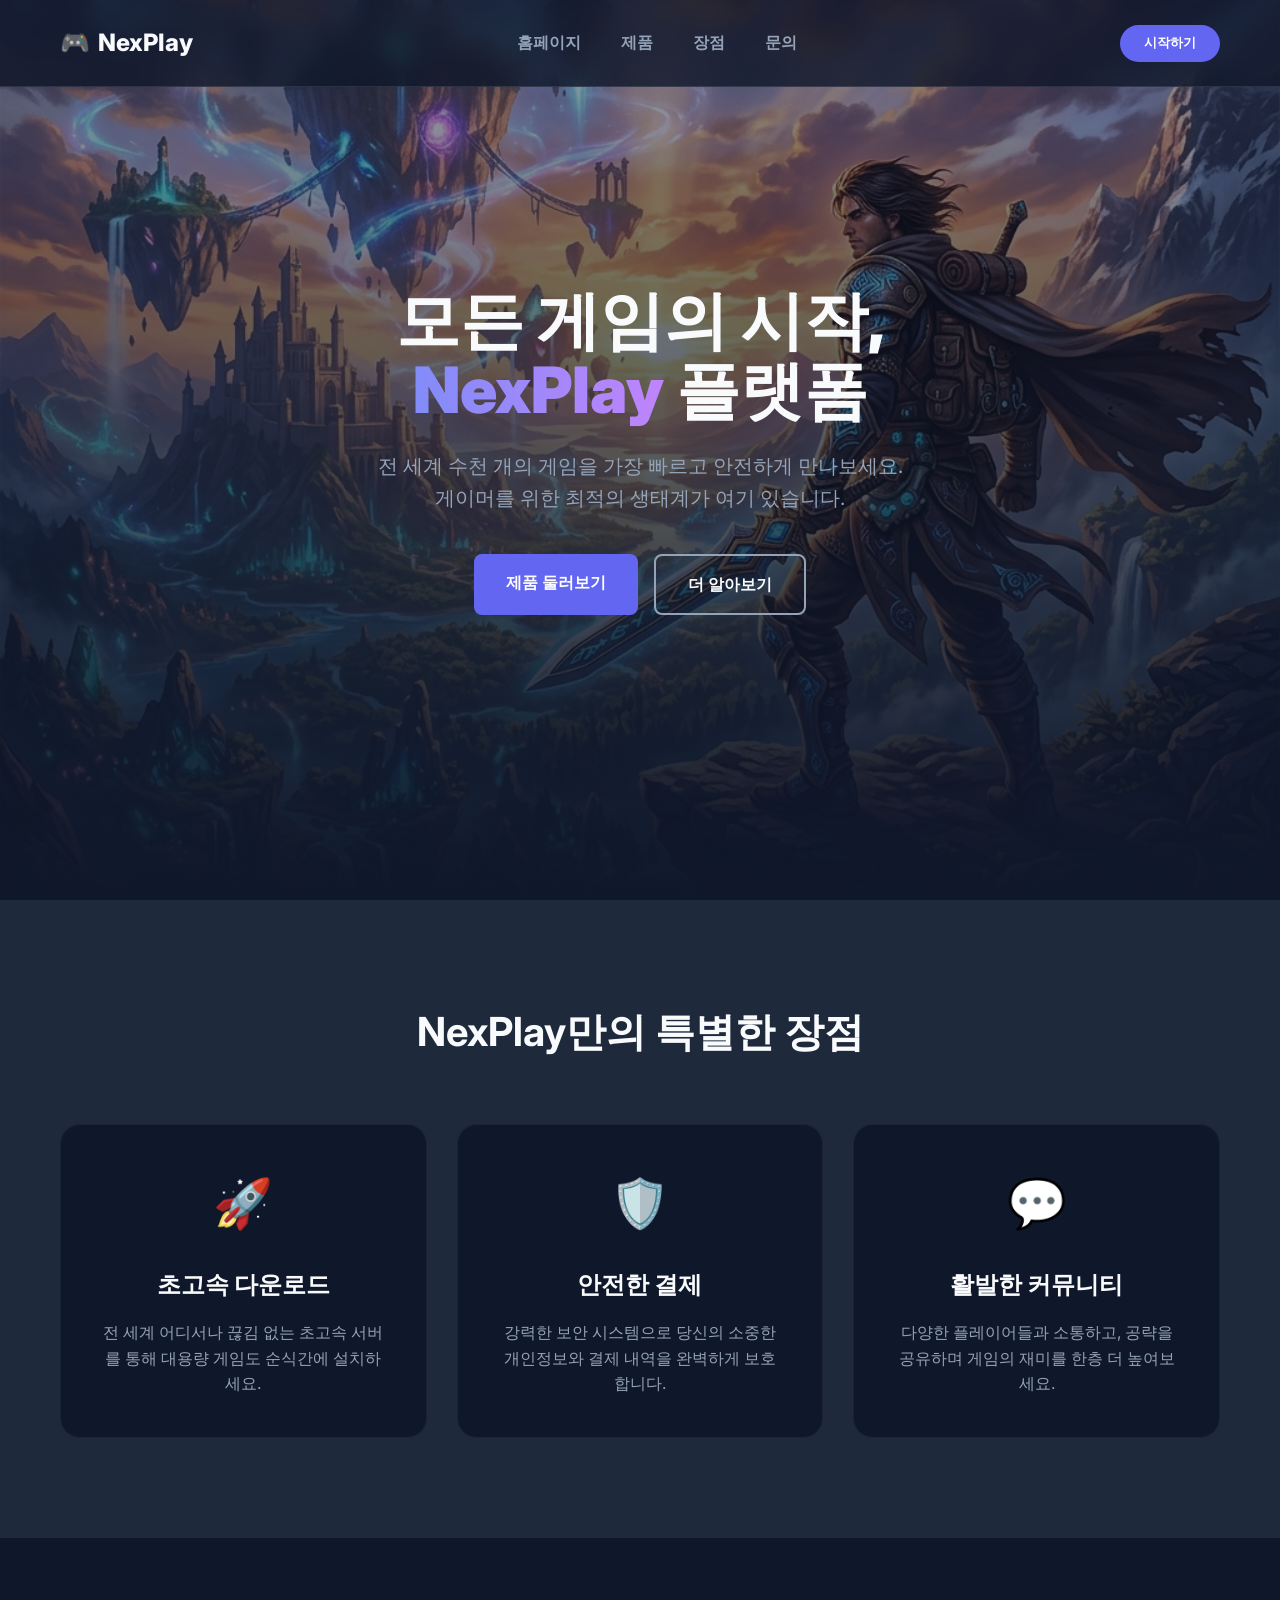
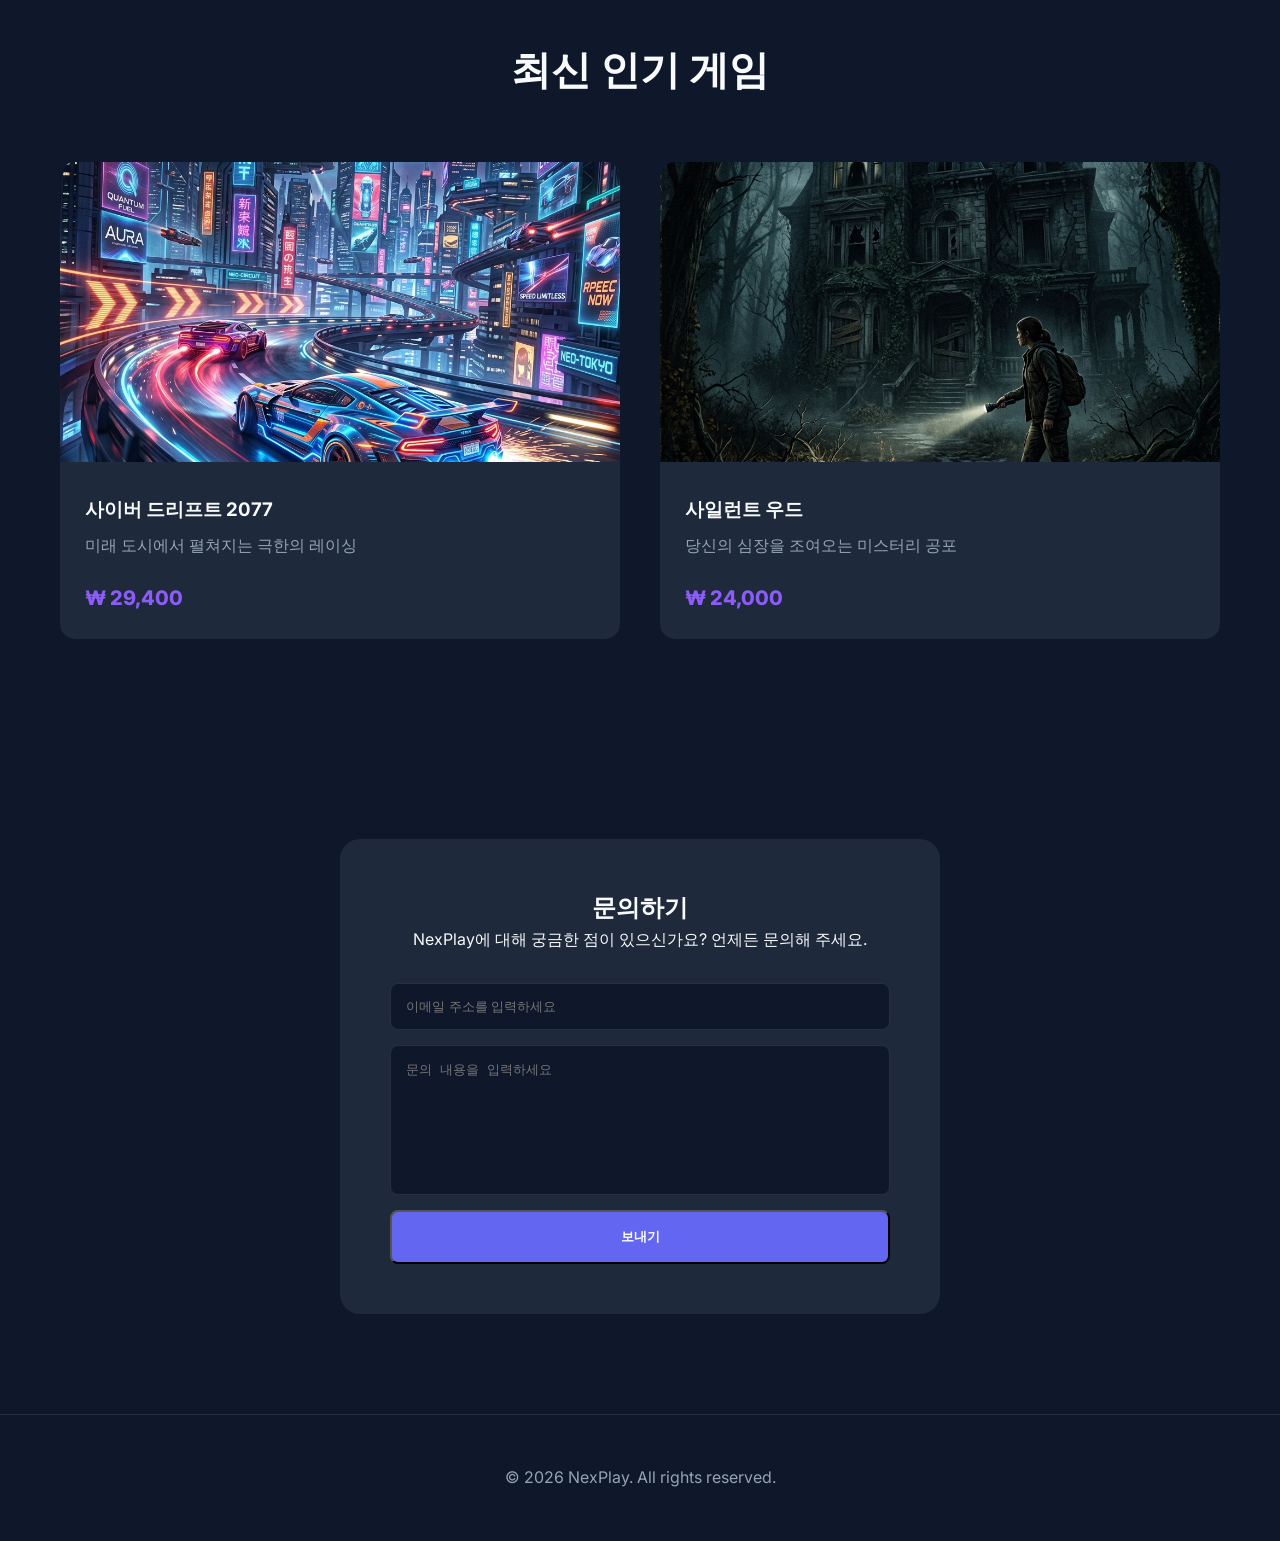
==== index.html @ ba99b930 "Add files via upload" ====
<!DOCTYPE html>
<html lang="ko">
<head>
    <meta charset="UTF-8">
    <meta name="viewport" content="width=device-width, initial-scale=1.0">
    <title>NexPlay - 차세대 게임 판매 플랫폼</title>
    <link rel="stylesheet" href="styles.css">
    <link href="https://fonts.googleapis.com/css2?family=Inter:wght@400;600;700;800&display=swap" rel="stylesheet">
</head>
<body>
    <nav class="navbar">
        <div class="nav-container">
            <div class="logo">
                <span class="logo-icon">🎮</span> NexPlay
            </div>
            <ul class="nav-links">
                <li><a href="#home">홈페이지</a></li>
                <li><a href="#products">제품</a></li>
                <li><a href="#features">장점</a></li>
                <li><a href="#contact">문의</a></li>
            </ul>
            <div class="user-actions">
                <button class="btn-primary">시작하기</button>
            </div>
        </div>
    </nav>

    <header id="home" class="hero-banner">
        <div class="hero-overlay"></div>
        <img src="assets/game_cover_1_1777102002294.png" alt="Main Game Banner" class="hero-bg">
        <div class="hero-content">
            <h1>모든 게임의 시작,<br><span class="highlight">NexPlay</span> 플랫폼</h1>
            <p>전 세계 수천 개의 게임을 가장 빠르고 안전하게 만나보세요.<br>게이머를 위한 최적의 생태계가 여기 있습니다.</p>
            <div class="hero-btns">
                <a href="#products" class="btn-main">제품 둘러보기</a>
                <a href="#features" class="btn-outline">더 알아보기</a>
            </div>
        </div>
    </header>

    <section id="features" class="features-section">
        <div class="container">
            <h2 class="section-title">NexPlay만의 특별한 장점</h2>
            <div class="features-grid">
                <div class="feature-card">
                    <div class="feature-icon">🚀</div>
                    <h3>초고속 다운로드</h3>
                    <p>전 세계 어디서나 끊김 없는 초고속 서버를 통해 대용량 게임도 순식간에 설치하세요.</p>
                </div>
                <div class="feature-card">
                    <div class="feature-icon">🛡️</div>
                    <h3>안전한 결제</h3>
                    <p>강력한 보안 시스템으로 당신의 소중한 개인정보와 결제 내역을 완벽하게 보호합니다.</p>
                </div>
                <div class="feature-card">
                    <div class="feature-icon">💬</div>
                    <h3>활발한 커뮤니티</h3>
                    <p>다양한 플레이어들과 소통하고, 공략을 공유하며 게임의 재미를 한층 더 높여보세요.</p>
                </div>
            </div>
        </div>
    </section>

    <section id="products" class="products-section">
        <div class="container">
            <h2 class="section-title">최신 인기 게임</h2>
            <div class="products-grid">
                <div class="game-item">
                    <img src="assets/game_cover_2_1777102198692.png" alt="Cyber Drift">
                    <div class="game-info">
                        <h3>사이버 드리프트 2077</h3>
                        <p>미래 도시에서 펼쳐지는 극한의 레이싱</p>
                        <span class="price">₩ 29,400</span>
                    </div>
                </div>
                <div class="game-item">
                    <img src="assets/game_cover_3_1777102213137.png" alt="Silent Wood">
                    <div class="game-info">
                        <h3>사일런트 우드</h3>
                        <p>당신의 심장을 조여오는 미스터리 공포</p>
                        <span class="price">₩ 24,000</span>
                    </div>
                </div>
            </div>
        </div>
    </section>

    <section id="contact" class="contact-section">
        <div class="container">
            <div class="contact-box">
                <h2>문의하기</h2>
                <p>NexPlay에 대해 궁금한 점이 있으신가요? 언제든 문의해 주세요.</p>
                <form class="contact-form">
                    <input type="email" placeholder="이메일 주소를 입력하세요">
                    <textarea placeholder="문의 내용을 입력하세요"></textarea>
                    <button type="submit" class="btn-main">보내기</button>
                </form>
            </div>
        </div>
    </section>

    <footer>
        <div class="container">
            <p>&copy; 2026 NexPlay. All rights reserved.</p>
        </div>
    </footer>

    <script src="script.js"></script>
</body>
</html>
---- styles.css ----
:root {
    --primary: #6366f1;
    --primary-hover: #4f46e5;
    --dark: #0f172a;
    --dark-light: #1e293b;
    --text-white: #f8fafc;
    --text-gray: #94a3b8;
    --accent: #8b5cf6;
}

* {
    margin: 0;
    padding: 0;
    box-sizing: border-box;
}

body {
    font-family: 'Inter', sans-serif;
    background-color: var(--dark);
    color: var(--text-white);
    line-height: 1.6;
    scroll-behavior: smooth;
}

.container {
    max-width: 1200px;
    margin: 0 auto;
    padding: 0 20px;
}

/* Navbar */
.navbar {
    background: rgba(15, 23, 42, 0.8);
    backdrop-filter: blur(10px);
    padding: 1.5rem 0;
    position: fixed;
    top: 0;
    width: 100%;
    z-index: 1000;
    border-bottom: 1px solid rgba(255,255,255,0.1);
}

.nav-container {
    display: flex;
    justify-content: space-between;
    align-items: center;
    max-width: 1200px;
    margin: 0 auto;
    padding: 0 20px;
}

.logo {
    font-size: 1.5rem;
    font-weight: 800;
    display: flex;
    align-items: center;
    gap: 0.5rem;
}

.nav-links {
    list-style: none;
    display: flex;
    gap: 2.5rem;
}

.nav-links a {
    text-decoration: none;
    color: var(--text-gray);
    font-weight: 600;
    transition: color 0.3s;
}

.nav-links a:hover {
    color: var(--text-white);
}

.btn-primary {
    background: var(--primary);
    color: white;
    border: none;
    padding: 0.6rem 1.5rem;
    border-radius: 50px;
    font-weight: 700;
    cursor: pointer;
    transition: 0.3s;
}

.btn-primary:hover {
    background: var(--primary-hover);
    transform: translateY(-2px);
}

/* Hero Banner */
.hero-banner {
    position: relative;
    height: 100vh;
    display: flex;
    align-items: center;
    justify-content: center;
    overflow: hidden;
    text-align: center;
}

.hero-bg {
    position: absolute;
    top: 0;
    left: 0;
    width: 100%;
    height: 100%;
    object-fit: cover;
    z-index: -1;
}

.hero-overlay {
    position: absolute;
    top: 0;
    left: 0;
    width: 100%;
    height: 100%;
    background: linear-gradient(0deg, var(--dark) 0%, rgba(15,23,42,0.4) 100%);
    z-index: 0;
}

.hero-content {
    position: relative;
    z-index: 1;
    max-width: 800px;
    padding: 20px;
}

.hero-content h1 {
    font-size: 4rem;
    font-weight: 900;
    line-height: 1.1;
    margin-bottom: 1.5rem;
}

.highlight {
    background: linear-gradient(90deg, #818cf8, #c084fc);
    -webkit-background-clip: text;
    -webkit-text-fill-color: transparent;
}

.hero-content p {
    font-size: 1.25rem;
    color: var(--text-gray);
    margin-bottom: 2.5rem;
}

.hero-btns {
    display: flex;
    gap: 1rem;
    justify-content: center;
}

.btn-main {
    background: var(--primary);
    color: white;
    text-decoration: none;
    padding: 1rem 2rem;
    border-radius: 8px;
    font-weight: 700;
    transition: 0.3s;
}

.btn-outline {
    background: transparent;
    border: 2px solid var(--text-gray);
    color: var(--text-white);
    text-decoration: none;
    padding: 1rem 2rem;
    border-radius: 8px;
    font-weight: 700;
    transition: 0.3s;
}

.btn-main:hover, .btn-outline:hover {
    transform: translateY(-3px);
    box-shadow: 0 10px 20px rgba(0,0,0,0.3);
}

/* Features */
.features-section {
    padding: 100px 0;
    background-color: var(--dark-light);
}

.section-title {
    text-align: center;
    font-size: 2.5rem;
    margin-bottom: 60px;
}

.features-grid {
    display: grid;
    grid-template-columns: repeat(auto-fit, minmax(300px, 1fr));
    gap: 30px;
}

.feature-card {
    background: var(--dark);
    padding: 40px;
    border-radius: 20px;
    text-align: center;
    transition: 0.3s;
    border: 1px solid rgba(255,255,255,0.05);
}

.feature-card:hover {
    transform: translateY(-10px);
    border-color: var(--primary);
}

.feature-icon {
    font-size: 3rem;
    margin-bottom: 1.5rem;
}

.feature-card h3 {
    margin-bottom: 1rem;
    font-size: 1.5rem;
}

.feature-card p {
    color: var(--text-gray);
}

/* Products */
.products-section {
    padding: 100px 0;
}

.products-grid {
    display: grid;
    grid-template-columns: repeat(auto-fit, minmax(400px, 1fr));
    gap: 40px;
}

.game-item {
    background: var(--dark-light);
    border-radius: 15px;
    overflow: hidden;
    transition: 0.3s;
}

.game-item:hover {
    transform: scale(1.02);
}

.game-item img {
    width: 100%;
    height: 300px;
    object-fit: cover;
}

.game-info {
    padding: 25px;
}

.game-info h3 {
    margin-bottom: 0.5rem;
}

.game-info p {
    color: var(--text-gray);
    margin-bottom: 1.5rem;
}

.price {
    font-weight: 800;
    color: var(--accent);
    font-size: 1.25rem;
}

/* Contact */
.contact-section {
    padding: 100px 0;
}

.contact-box {
    max-width: 600px;
    margin: 0 auto;
    background: var(--dark-light);
    padding: 50px;
    border-radius: 20px;
    text-align: center;
}

.contact-form {
    margin-top: 30px;
    display: flex;
    flex-direction: column;
    gap: 15px;
}

.contact-form input, .contact-form textarea {
    background: var(--dark);
    border: 1px solid rgba(255,255,255,0.1);
    padding: 15px;
    color: white;
    border-radius: 8px;
    outline: none;
}

.contact-form textarea {
    height: 150px;
    resize: none;
}

/* Footer */
footer {
    padding: 50px 0;
    text-align: center;
    border-top: 1px solid rgba(255,255,255,0.1);
    color: var(--text-gray);
}

@media (max-width: 768px) {
    .hero-content h1 {
        font-size: 2.5rem;
    }
    .nav-links {
        display: none;
    }
}
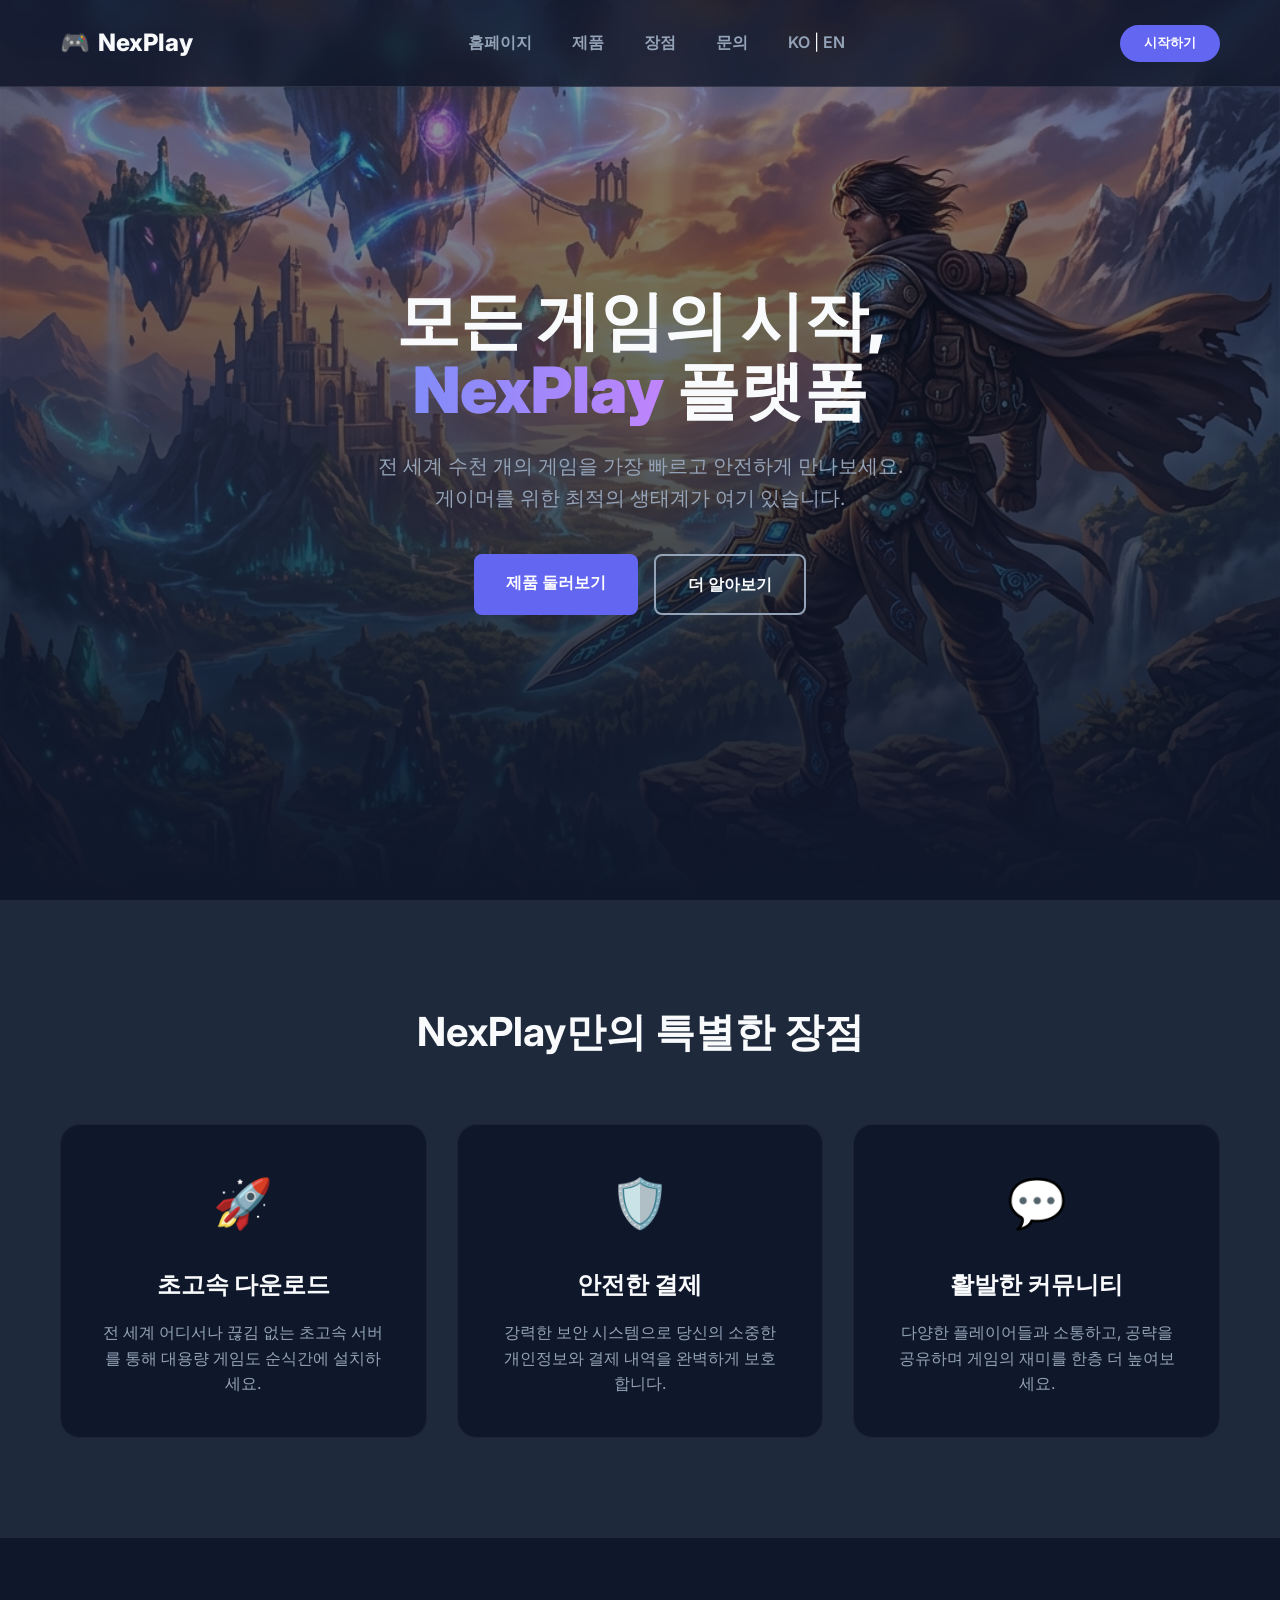
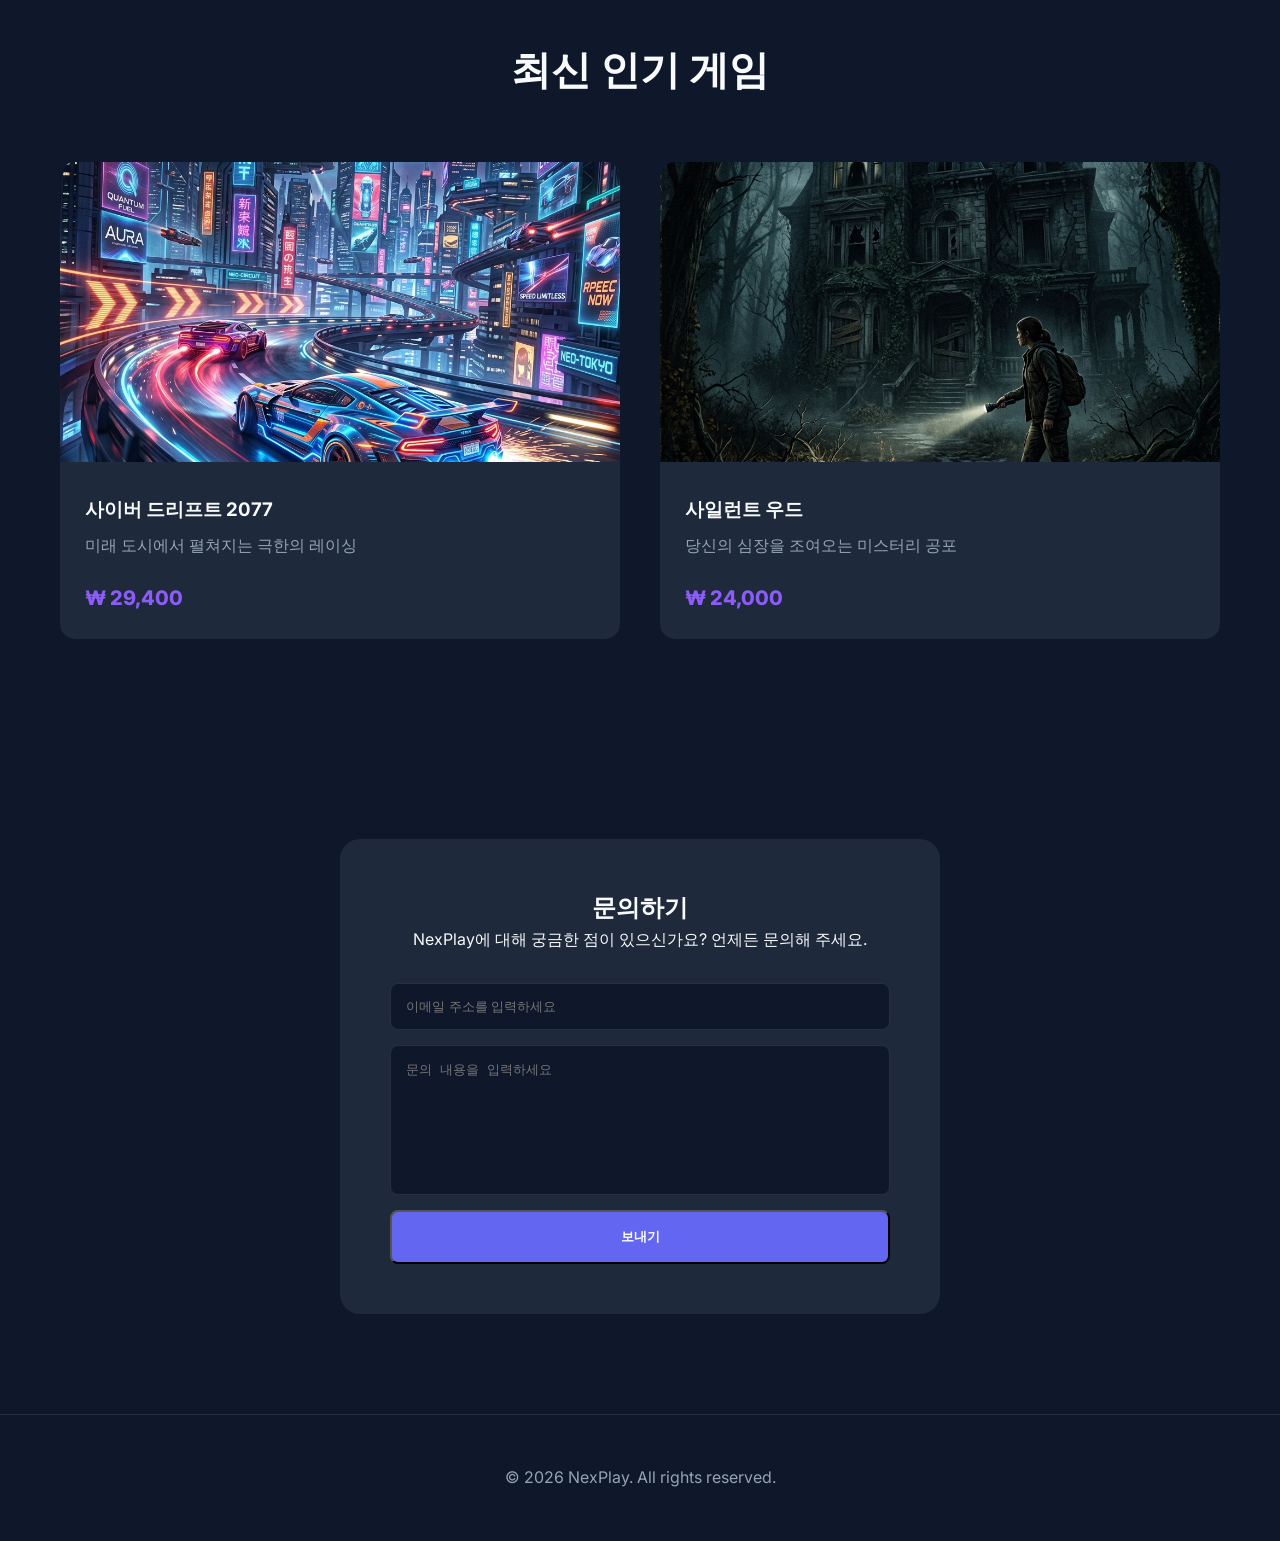
==== commit 90c6f357: "Add files via upload" ====
--- a/index.html
+++ b/index.html
@@ -18,7 +18,15 @@
                 <li><a href="#products">제품</a></li>
                 <li><a href="#features">장점</a></li>
                 <li><a href="#contact">문의</a></li>
+                <li class="lang-switch">
+                    <a href="index.html" class="active">KO</a> | <a href="index_en.html">EN</a>
+                </li>
             </ul>
+            <div class="hamburger">
+                <span></span>
+                <span></span>
+                <span></span>
+            </div>
             <div class="user-actions">
                 <button class="btn-primary">시작하기</button>
             </div>
--- a/styles.css
+++ b/styles.css
@@ -63,6 +63,21 @@
     gap: 2.5rem;
 }
 
+.hamburger {
+    display: none;
+    flex-direction: column;
+    gap: 5px;
+    cursor: pointer;
+    z-index: 1001;
+}
+
+.hamburger span {
+    width: 25px;
+    height: 3px;
+    background-color: var(--text-white);
+    transition: 0.3s;
+}
+
 .nav-links a {
     text-decoration: none;
     color: var(--text-gray);
@@ -315,11 +330,48 @@
     color: var(--text-gray);
 }
 
+@media (max-width: 992px) {
+    .hero-content h1 {
+        font-size: 3rem;
+    }
+    .products-grid {
+        grid-template-columns: 1fr;
+    }
+}
+
 @media (max-width: 768px) {
+    .hamburger {
+        display: flex;
+    }
+
+    .nav-links {
+        position: fixed;
+        right: -100%;
+        top: 0;
+        height: 100vh;
+        width: 70%;
+        background: var(--dark-light);
+        flex-direction: column;
+        align-items: center;
+        justify-content: center;
+        gap: 2rem;
+        transition: 0.4s;
+        box-shadow: -10px 0 20px rgba(0,0,0,0.5);
+    }
+
+    .nav-links.active {
+        right: 0;
+    }
+
     .hero-content h1 {
         font-size: 2.5rem;
     }
-    .nav-links {
-        display: none;
-    }
-}
+
+    .features-grid {
+        grid-template-columns: 1fr;
+    }
+
+    .contact-box {
+        padding: 30px 20px;
+    }
+}
